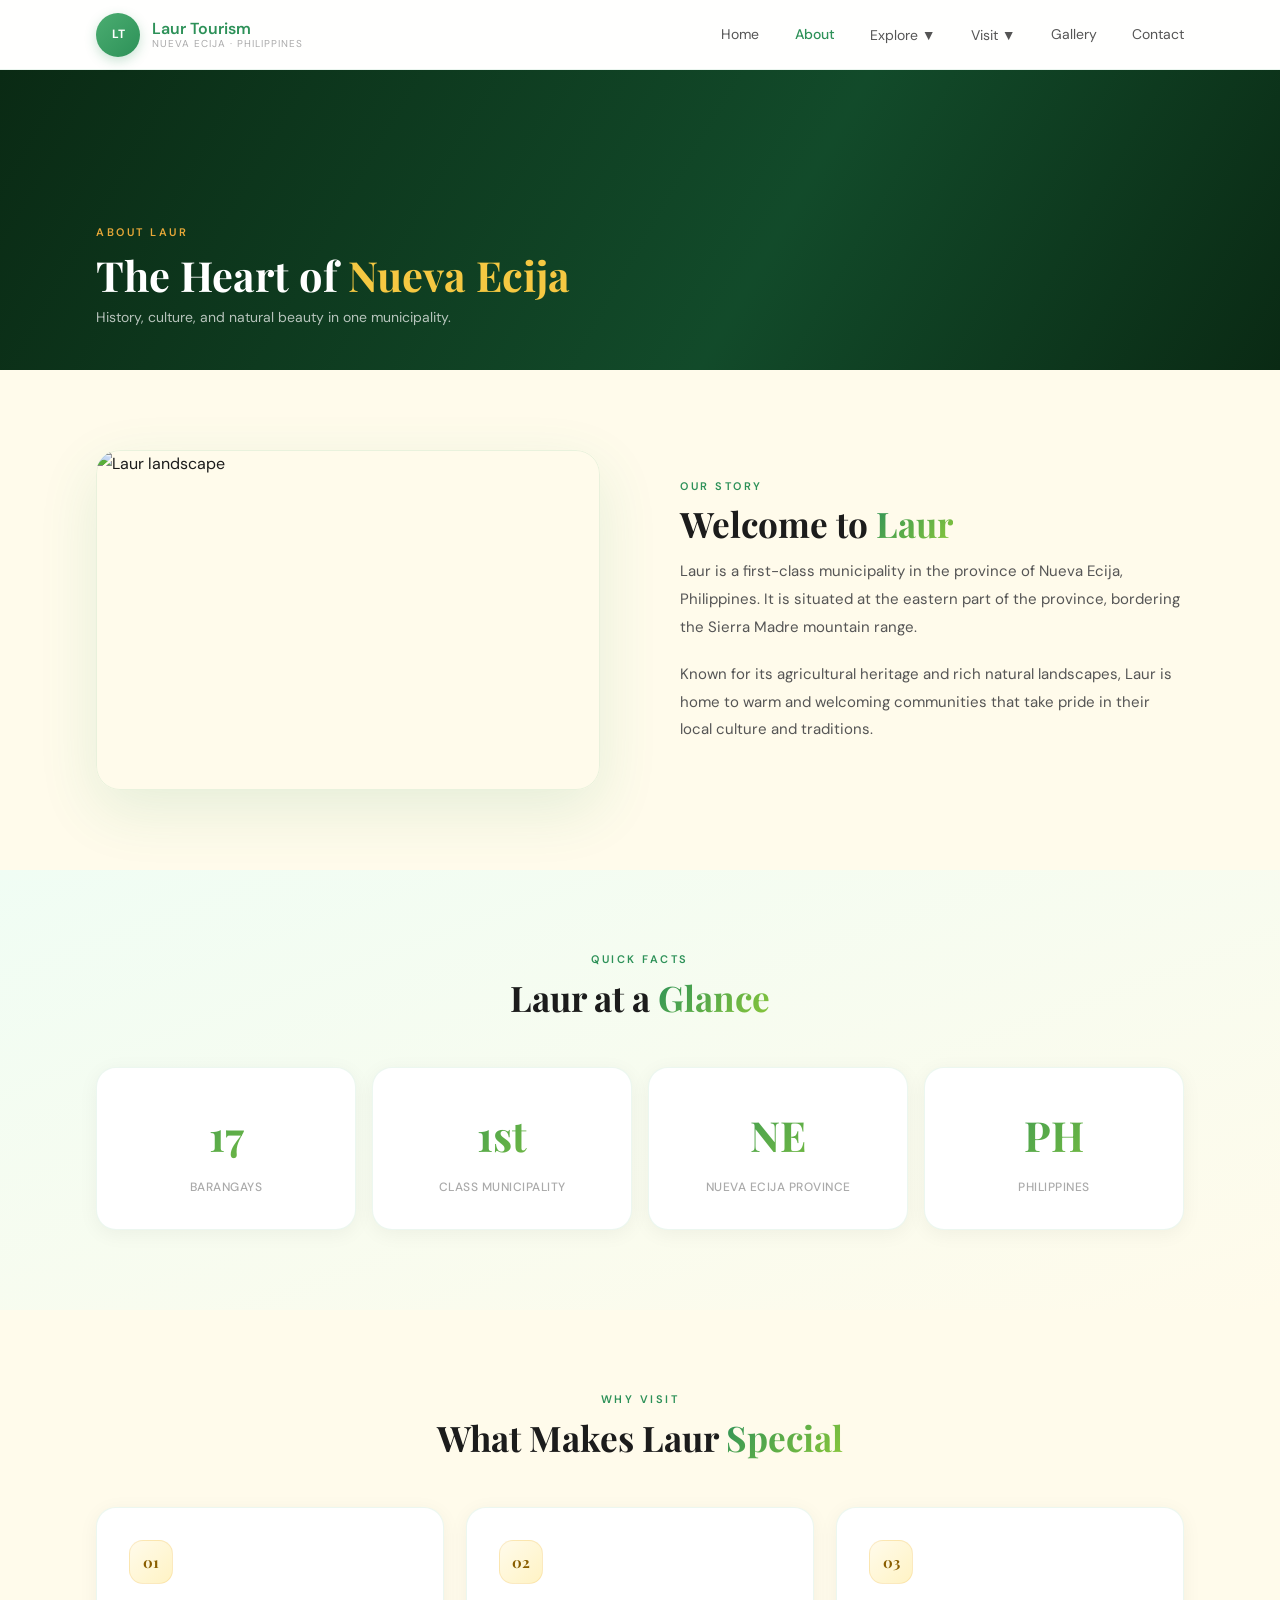
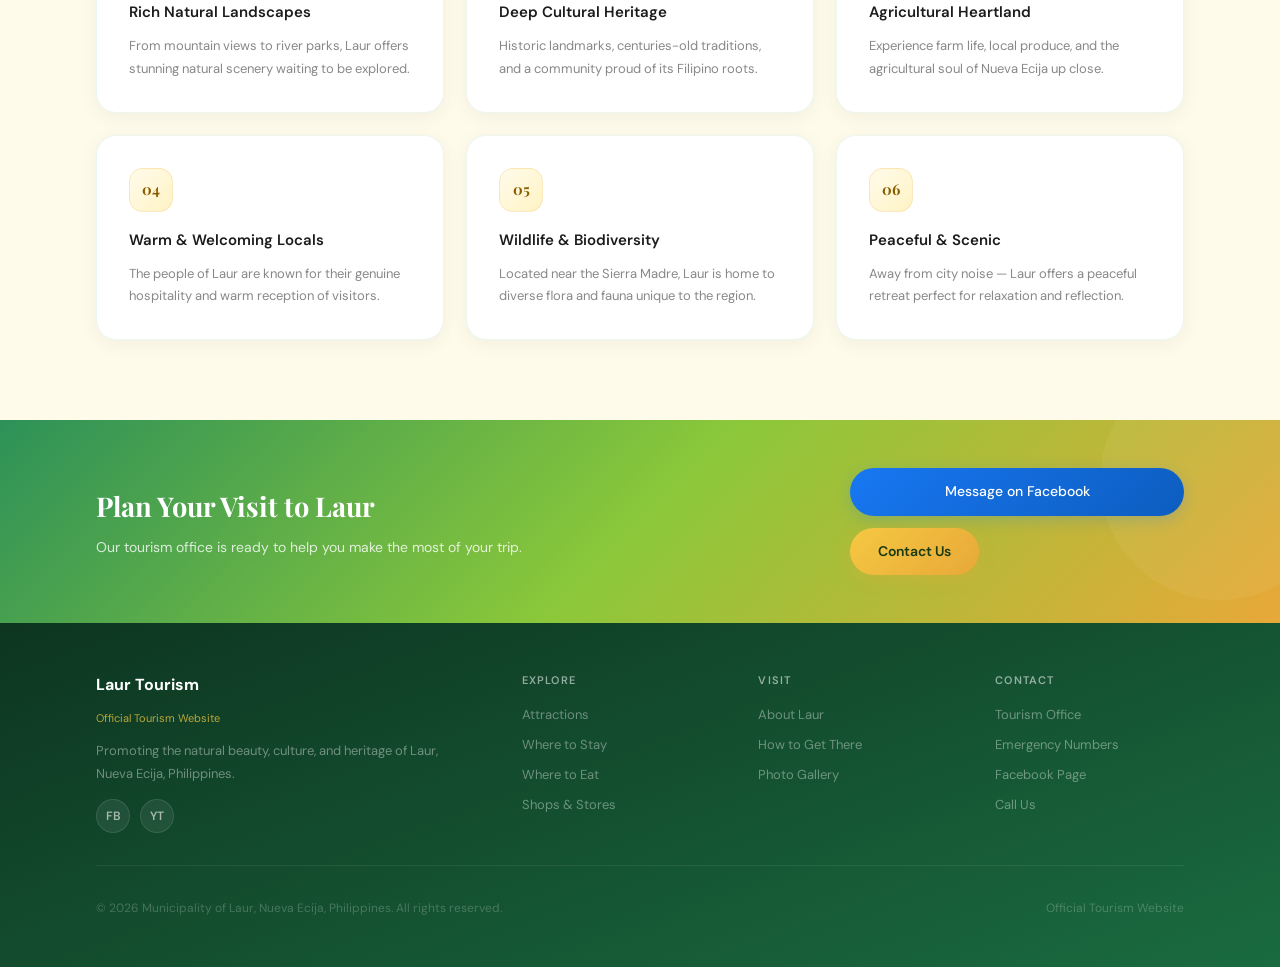
==== about.html @ a26e7301 "okay" ====
<!DOCTYPE html>
<html lang="en-PH">
<head>
<meta charset="UTF-8">
<meta name="viewport" content="width=device-width,initial-scale=1">
<meta name="description" content="Learn about Laur, Nueva Ecija — its history, geography, culture, and what makes it a unique destination in the Philippines.">
<meta name="robots" content="index, follow">
<meta property="og:title" content="About Laur, Nueva Ecija | Official Tourism Website">
<link rel="canonical" href="https://laurtourism.vercel.app/about.html">
<title>About Laur, Nueva Ecija | Official Tourism Website</title>
<link rel="preconnect" href="https://fonts.googleapis.com">
<link rel="preconnect" href="https://fonts.gstatic.com" crossorigin>
<link href="https://fonts.googleapis.com/css2?family=Playfair+Display:wght@600;700&family=DM+Sans:wght@300;400;500&display=swap" rel="stylesheet">
<link rel="stylesheet" href="style.css">
</head>
<body>

<nav class="nav" id="navbar">
  <div class="nav-logo">
    <!-- LOGO: Replace with your image: <img src="your-logo.png" alt="Laur Tourism Logo" class="nav-logo-img"> -->
    <div class="nav-seal nav-seal-placeholder"><span>LT</span></div>
    <div class="nav-brand"><strong>Laur Tourism</strong><span>Nueva Ecija · Philippines</span></div>
  </div>
  <div class="nav-links">
    <a href="index.html">Home</a>
    <a href="about.html" class="active">About</a>
    <div class="dropdown"><a href="attractions.html">Explore &#9660;</a>
      <div class="dropdown-menu"><a href="attractions.html">Attractions</a><a href="gallery.html">Photo Gallery</a></div>
    </div>
    <div class="dropdown"><a href="visit.html">Visit &#9660;</a>
      <div class="dropdown-menu"><a href="visit.html#stay">Where to Stay</a><a href="visit.html#eat">Where to Eat</a><a href="visit.html#shops">Shops & Stores</a></div>
    </div>
    <a href="gallery.html">Gallery</a>
    <a href="contact.html">Contact</a>
  </div>
  <!-- Plan Your Trip button removed -->
  <button class="hamburger" onclick="toggleMobile()" id="ham"><span></span><span></span><span></span></button>
</nav>

<div class="mobile-menu" id="mobileMenu">
  <div class="mobile-menu-head">
    <div class="nav-logo"><div class="nav-seal">LT</div><div class="nav-brand"><strong>Laur Tourism</strong><span>Nueva Ecija</span></div></div>
    <button class="mobile-menu-close" onclick="toggleMobile()">&#x2715;</button>
  </div>
  <div class="mobile-links">
    <a href="index.html">Home</a><a href="about.html">About Laur</a><a href="attractions.html">Attractions</a>
    <a href="visit.html">Where to Stay / Eat / Shop</a><a href="gallery.html">Photo Gallery</a><a href="contact.html">Contact & Emergency</a>
  </div>
  <a href="https://facebook.com/laurtourism" class="mobile-fb" target="_blank" rel="noopener">Find us on Facebook</a>
</div>

<div class="page-hero">
  <div class="page-hero-img" style="background-image:url('https://images.unsplash.com/photo-1472396961693-142e6e269027?w=1400&q=75')"></div>
  <div class="page-hero-overlay"></div>
  <div class="page-hero-content">
    <div class="eyebrow" style="color:#E8A838">About Laur</div>
    <h1>The Heart of <em>Nueva Ecija</em></h1>
    <p>History, culture, and natural beauty in one municipality.</p>
  </div>
</div>

<section class="sec">
  <div class="about-grid">
    <div class="about-img">
      <img src="https://images.unsplash.com/photo-1504233529578-6d46baba6d34?w=700&q=75" alt="Laur landscape" loading="lazy" style="width:100%;height:100%;object-fit:cover;">
    </div>
    <div class="about-body">
      <div class="eyebrow">Our Story</div>
      <h2 class="sec-title">Welcome to <em>Laur</em></h2>
      <p>Laur is a first-class municipality in the province of Nueva Ecija, Philippines. It is situated at the eastern part of the province, bordering the Sierra Madre mountain range.</p>
      <p>Known for its agricultural heritage and rich natural landscapes, Laur is home to warm and welcoming communities that take pride in their local culture and traditions.</p>
    </div>
  </div>
</section>

<section class="sec alt">
  <div class="sec-head">
    <div class="eyebrow">Quick Facts</div>
    <h2 class="sec-title">Laur at a <em>Glance</em></h2>
  </div>
  <div class="grid4">
    <div class="fact-card"><div class="fact-num">17</div><div class="fact-label">Barangays</div></div>
    <div class="fact-card"><div class="fact-num">1st</div><div class="fact-label">Class Municipality</div></div>
    <div class="fact-card"><div class="fact-num">NE</div><div class="fact-label">Nueva Ecija Province</div></div>
    <div class="fact-card"><div class="fact-num">PH</div><div class="fact-label">Philippines</div></div>
  </div>
</section>

<section class="sec">
  <div class="sec-head">
    <div class="eyebrow">Why Visit</div>
    <h2 class="sec-title">What Makes Laur <em>Special</em></h2>
  </div>
  <div class="grid3">
    <div class="feature-card"><div class="feature-icon">01</div><h3>Rich Natural Landscapes</h3><p>From mountain views to river parks, Laur offers stunning natural scenery waiting to be explored.</p></div>
    <div class="feature-card"><div class="feature-icon">02</div><h3>Deep Cultural Heritage</h3><p>Historic landmarks, centuries-old traditions, and a community proud of its Filipino roots.</p></div>
    <div class="feature-card"><div class="feature-icon">03</div><h3>Agricultural Heartland</h3><p>Experience farm life, local produce, and the agricultural soul of Nueva Ecija up close.</p></div>
    <div class="feature-card"><div class="feature-icon">04</div><h3>Warm &amp; Welcoming Locals</h3><p>The people of Laur are known for their genuine hospitality and warm reception of visitors.</p></div>
    <div class="feature-card"><div class="feature-icon">05</div><h3>Wildlife &amp; Biodiversity</h3><p>Located near the Sierra Madre, Laur is home to diverse flora and fauna unique to the region.</p></div>
    <div class="feature-card"><div class="feature-icon">06</div><h3>Peaceful &amp; Scenic</h3><p>Away from city noise — Laur offers a peaceful retreat perfect for relaxation and reflection.</p></div>
  </div>
</section>

<section class="contact-strip">
  <div class="contact-strip-inner">
    <div><h3>Plan Your Visit to Laur</h3><p>Our tourism office is ready to help you make the most of your trip.</p></div>
    <div class="contact-strip-btns">
      <a href="https://facebook.com/laurtourism" target="_blank" rel="noopener" class="btn-fb">Message on Facebook</a>
      <a href="contact.html" class="btn-yellow">Contact Us</a>
    </div>
  </div>
</section>

<footer class="footer">
  <div class="footer-top">
    <div class="footer-brand"><strong>Laur Tourism</strong><span>Official Tourism Website</span><p>Promoting the natural beauty, culture, and heritage of Laur, Nueva Ecija, Philippines.</p><div class="social-row"><a href="https://facebook.com/laurtourism" class="social-btn" target="_blank" rel="noopener">FB</a><a href="https://youtube.com" class="social-btn" target="_blank" rel="noopener">YT</a></div></div>
    <nav class="footer-col"><h4>Explore</h4><a href="attractions.html">Attractions</a><a href="visit.html#stay">Where to Stay</a><a href="visit.html#eat">Where to Eat</a><a href="visit.html#shops">Shops &amp; Stores</a></nav>
    <nav class="footer-col"><h4>Visit</h4><a href="about.html">About Laur</a><a href="contact.html#directions">How to Get There</a><a href="gallery.html">Photo Gallery</a></nav>
    <nav class="footer-col"><h4>Contact</h4><a href="contact.html">Tourism Office</a><a href="contact.html#emergency">Emergency Numbers</a><a href="https://facebook.com/laurtourism" target="_blank" rel="noopener">Facebook Page</a><a href="tel:09XXXXXXXXX">Call Us</a></nav>
  </div>
  <div class="footer-bottom"><span>&copy; 2026 Municipality of Laur, Nueva Ecija, Philippines. All rights reserved.</span><span>Official Tourism Website</span></div>
</footer>

<script src="script.js"></script>
</body>
</html>
---- style.css ----
*{box-sizing:border-box;margin:0;padding:0}
html{scroll-behavior:smooth}
body{font-family:'DM Sans',sans-serif;color:#1c1c1c;background:#FFFBEB;overflow-x:hidden;font-size:16px;line-height:1.7}
img{max-width:100%;height:auto;display:block}
a{text-decoration:none;color:inherit}
button{cursor:pointer;font-family:inherit}

/* NAV */
.nav{background:rgba(255,255,255,.95);backdrop-filter:blur(14px);border-bottom:1px solid rgba(75,173,113,.12);padding:0 6rem;height:70px;display:flex;align-items:center;justify-content:space-between;position:sticky;top:0;z-index:100;transition:box-shadow .3s}
.nav.scrolled{box-shadow:0 4px 24px rgba(45,145,88,.1)}
.nav-logo{display:flex;align-items:center;gap:12px}

/* Logo image — replace the placeholder seal with your own image */
.nav-logo-img{width:44px;height:44px;border-radius:50%;object-fit:cover;flex-shrink:0;box-shadow:0 4px 12px rgba(45,145,88,.25)}

/* Fallback placeholder seal (shown when no real logo image is used) */
.nav-seal{width:44px;height:44px;border-radius:50%;background:linear-gradient(135deg,#4BAD71,#2D9158);display:flex;align-items:center;justify-content:center;font-size:12px;font-weight:700;color:#fff;flex-shrink:0;box-shadow:0 4px 12px rgba(45,145,88,.25)}

/* Nav brand text — tightened line spacing */
.nav-brand{display:flex;flex-direction:column;gap:1px}
.nav-brand strong{display:block;font-size:16px;font-weight:600;color:#2D9158;line-height:1.1}
.nav-brand span{font-size:10px;color:#aaa;letter-spacing:1px;text-transform:uppercase;line-height:1.1}

.nav-links{display:flex;gap:2.2rem;align-items:center}
.nav-links a{font-size:14px;color:#555;font-weight:400;transition:color .2s}
.nav-links a:hover,.nav-links a.active{color:#2D9158;font-weight:500}
.dropdown{position:relative}
.dropdown-menu{display:none;position:absolute;top:100%;left:0;background:#fff;border:1px solid rgba(75,173,113,.12);border-radius:14px;min-width:200px;padding:.6rem 0;z-index:200;padding-top:14px;box-shadow:0 12px 40px rgba(45,145,88,.1)}
.dropdown-menu::before{content:'';position:absolute;top:0;left:0;right:0;height:14px;background:transparent}
.dropdown-menu a{display:block;padding:.65rem 1.2rem;font-size:14px;color:#555;transition:all .15s}
.dropdown-menu a:hover{background:#F0FDF4;color:#2D9158;padding-left:1.5rem}
.hamburger{display:none;flex-direction:column;gap:5px;background:none;border:none;padding:4px}
.hamburger span{width:24px;height:2px;background:#2D9158;border-radius:2px;transition:all .3s}
.mobile-menu{display:none;position:fixed;inset:0;background:#fff;z-index:999;padding:2rem;overflow-y:auto}
.mobile-menu.open{display:block}
.mobile-menu-head{display:flex;justify-content:space-between;align-items:center;margin-bottom:2.5rem}
.mobile-menu-close{background:none;border:none;font-size:1.8rem;color:#2D9158}
.mobile-links a{display:block;padding:1rem 0;font-size:16px;color:#444;border-bottom:1px solid rgba(75,173,113,.1)}
.mobile-links a:hover{color:#2D9158}
.mobile-fb{display:block;margin-top:2rem;background:linear-gradient(135deg,#4BAD71,#2D9158);color:#fff;text-align:center;padding:1rem;border-radius:50px;font-size:14px;font-weight:500}

/* HERO */
.hero{position:relative;height:580px;overflow:hidden;background:#0a2a14}
.slide{position:absolute;inset:0;opacity:0;transition:opacity 1.2s ease}
.slide.active{opacity:1}
.slide-img{position:absolute;inset:0;background-size:cover;background-position:center;transition:transform 8s ease}
.slide.active .slide-img{transform:scale(1.05)}
.slide-overlay{position:absolute;inset:0;background:linear-gradient(120deg,rgba(10,40,15,.9) 0%,rgba(20,55,20,.55) 60%,rgba(10,40,15,.2) 100%)}
.slide-content{position:absolute;bottom:3.5rem;left:6rem;right:6rem;z-index:5;max-width:600px}
.slide-tag{display:inline-flex;align-items:center;gap:6px;background:rgba(245,200,66,.18);border:1px solid rgba(245,200,66,.45);color:#F5C842;font-size:11px;letter-spacing:2px;padding:5px 14px;border-radius:50px;margin-bottom:1rem;text-transform:uppercase}
.slide-content h1{font-family:'Playfair Display',serif;font-size:3rem;color:#fff;line-height:1.15;font-weight:700;margin-bottom:.8rem}
.slide-content h1 em{color:#F5C842;font-style:normal}
.slide-content p{font-size:15px;color:rgba(255,255,255,.78);line-height:1.75;margin-bottom:1.5rem;max-width:460px}
.slide-btns{display:flex;gap:12px;flex-wrap:wrap}
.btn-yellow{background:linear-gradient(135deg,#F5C842,#E8A838);color:#1A3A10;border:none;padding:12px 28px;border-radius:50px;font-size:14px;font-weight:600;transition:all .2s;box-shadow:0 4px 16px rgba(232,168,56,.35);display:inline-block}
.btn-yellow:hover{transform:translateY(-2px);box-shadow:0 8px 24px rgba(232,168,56,.5)}
.btn-ghost{background:rgba(255,255,255,.1);color:#fff;border:1.5px solid rgba(255,255,255,.4);padding:12px 28px;border-radius:50px;font-size:14px;transition:all .2s;backdrop-filter:blur(4px);display:inline-block}
.btn-ghost:hover{background:rgba(255,255,255,.2)}
.dots{position:absolute;bottom:1.8rem;right:2.5rem;display:flex;gap:8px;z-index:10}
.dot{width:8px;height:8px;border-radius:50%;background:rgba(255,255,255,.3);cursor:pointer;transition:all .3s;border:none}
.dot.on{background:#F5C842;width:24px;border-radius:50px}
.arr{position:absolute;top:50%;transform:translateY(-50%);z-index:10;background:rgba(255,255,255,.1);border:1.5px solid rgba(255,255,255,.2);color:#fff;width:44px;height:44px;border-radius:50%;display:flex;align-items:center;justify-content:center;font-size:20px;transition:all .2s}
.arr:hover{background:rgba(245,200,66,.25);border-color:rgba(245,200,66,.5)}
.al{left:2rem}.ar{right:2rem}
.slide-num{position:absolute;top:2rem;right:2.5rem;z-index:10;color:rgba(255,255,255,.4);font-size:12px;letter-spacing:1px}
.slide-num b{color:#F5C842}

/* STATS */
.stats-bar{background:linear-gradient(160deg,#FFFBEB,#F0FDF4);padding:1.2rem 6rem;display:grid;grid-template-columns:repeat(4,1fr);gap:0;border-bottom:1px solid rgba(139,200,58,.12)}
.stat{text-align:center;padding:.5rem 1rem;border-right:1px solid rgba(139,200,58,.1)}
.stat:last-child{border:none}
.stat-n{font-family:'Playfair Display',serif;font-size:1.65rem;font-weight:700;background:linear-gradient(135deg,#2D9158,#8BC83A);-webkit-background-clip:text;-webkit-text-fill-color:transparent;background-clip:text;line-height:1.2}
.stat-l{font-size:10px;color:#aaa;margin-top:2px;text-transform:uppercase;letter-spacing:.8px}

/* BANNER STRIP */
.banner-strip{width:100%;height:72px;overflow:hidden;line-height:0;display:block}
.banner-strip img{width:100%;height:72px;object-fit:cover;object-position:center top;display:block}

/* SECTIONS */
.sec{padding:5rem 6rem}
.sec.alt{background:linear-gradient(160deg,#F0FDF4,#FFFBEB)}
.sec.yellow-tint{background:linear-gradient(160deg,#FFFBEB,#FFF8DC)}
.eyebrow{font-size:11px;letter-spacing:2.5px;text-transform:uppercase;color:#2D9158;font-weight:600;margin-bottom:8px}
.sec-title{font-family:'Playfair Display',serif;font-size:2.2rem;color:#1c1c1c;font-weight:700;line-height:1.2;margin-bottom:.6rem}
.sec-title em{background:linear-gradient(135deg,#2D9158,#8BC83A);-webkit-background-clip:text;-webkit-text-fill-color:transparent;background-clip:text;font-style:normal}
.sec-sub{font-size:15px;color:#777;line-height:1.75;max-width:540px}
.sec-head{text-align:center;margin-bottom:3rem}
.sec-head .sec-sub{margin:.6rem auto 0}

/* ABOUT */
.about-grid{display:grid;grid-template-columns:1fr 1fr;gap:5rem;align-items:center}
.about-img{height:340px;border-radius:24px;overflow:hidden;box-shadow:0 20px 60px rgba(45,145,88,.12);position:relative}
.about-img::after{content:'';position:absolute;inset:0;border-radius:24px;border:1px solid rgba(75,173,113,.12)}
.about-body p{font-size:15px;color:#555;line-height:1.85;margin:.8rem 0 1.2rem}
.about-tags{display:flex;gap:10px;flex-wrap:wrap;margin-top:1.2rem}
.tag{background:#F0FDF4;color:#2D9158;font-size:13px;padding:6px 16px;border-radius:50px;border:1px solid rgba(75,173,113,.2);font-weight:500}
.tag.yellow{background:#FFFBEB;color:#8a5e00;border-color:rgba(232,168,56,.3)}

/* PILLS */
.pills{display:flex;gap:8px;flex-wrap:wrap;margin-bottom:1.5rem}
.pill{background:#fff;color:#777;border:1.5px solid rgba(75,173,113,.18);padding:7px 20px;border-radius:50px;font-size:13px;transition:all .2s;box-shadow:0 2px 8px rgba(0,0,0,.04)}
.pill.on{background:linear-gradient(135deg,#4BAD71,#2D9158);color:#fff;border-color:transparent;box-shadow:0 4px 14px rgba(45,145,88,.3)}

/* CARDS */
.grid3{display:grid;grid-template-columns:repeat(3,minmax(0,1fr));gap:22px}
.grid4{display:grid;grid-template-columns:repeat(4,minmax(0,1fr));gap:16px}
.card{background:#fff;border-radius:20px;border:1px solid rgba(75,173,113,.1);overflow:hidden;cursor:pointer;transition:all .25s;box-shadow:0 4px 20px rgba(0,0,0,.05)}
.card:hover{transform:translateY(-6px);box-shadow:0 16px 40px rgba(45,145,88,.12);border-color:rgba(75,173,113,.22)}
.card-img{height:185px;background-size:cover;background-position:center;position:relative;background-color:#e8f5ec}
.cbadge{position:absolute;top:12px;left:12px;background:linear-gradient(135deg,#4BAD71,#2D9158);color:#fff;font-size:10px;padding:4px 12px;border-radius:50px;font-weight:500;box-shadow:0 2px 8px rgba(45,145,88,.25)}
.card-body{padding:16px 18px}
.card-title{font-size:15px;font-weight:600;color:#1c1c1c;margin-bottom:6px}
.card-desc{font-size:13px;color:#888;line-height:1.6}
.card-foot{padding:12px 18px;border-top:1px solid rgba(75,173,113,.07);display:flex;align-items:center;justify-content:space-between}
.card-loc{font-size:12px;color:#bbb}
.view-btn{background:#F0FDF4;color:#2D9158;border:1px solid rgba(75,173,113,.2);padding:6px 16px;border-radius:50px;font-size:12px;font-weight:500;transition:all .2s}
.view-btn:hover{background:linear-gradient(135deg,#4BAD71,#2D9158);color:#fff;border-color:transparent}

/* SHOP CARDS */
.shop-card{background:#fff;border-radius:20px;border:1px solid rgba(75,173,113,.1);padding:1.5rem;text-align:center;cursor:pointer;transition:all .25s;box-shadow:0 4px 16px rgba(0,0,0,.04)}
.shop-card:hover{transform:translateY(-4px);box-shadow:0 12px 32px rgba(45,145,88,.12);border-color:rgba(75,173,113,.22)}
.shop-icon{width:54px;height:54px;border-radius:16px;background:linear-gradient(135deg,#4BAD71,#2D9158);color:#fff;font-size:13px;font-weight:700;display:flex;align-items:center;justify-content:center;margin:0 auto 10px;box-shadow:0 4px 14px rgba(45,145,88,.25)}
.shop-name{font-size:14px;font-weight:600;color:#1c1c1c;margin-bottom:4px}
.shop-type{font-size:12px;color:#aaa}
.open-badge{display:inline-block;margin-top:8px;background:#FFFBEB;color:#8a5e00;font-size:11px;padding:3px 12px;border-radius:50px;border:1px solid rgba(232,168,56,.3);font-weight:500}

/* GALLERY */
.gallery-grid{display:grid;grid-template-columns:repeat(4,minmax(0,1fr));gap:12px;margin-top:1.5rem}
.gimg{border-radius:16px;overflow:hidden;cursor:pointer;position:relative;background:#e8f5ec;box-shadow:0 4px 16px rgba(0,0,0,.06)}
.gimg:first-child{grid-column:span 2;grid-row:span 2}
.gimg-inner{width:100%;height:100%;min-height:130px;background-size:cover;background-position:center;transition:transform .4s}
.gimg:first-child .gimg-inner{min-height:272px}
.gimg:hover .gimg-inner{transform:scale(1.06)}
.gimg-overlay{position:absolute;inset:0;background:linear-gradient(to top,rgba(26,107,64,.65),transparent);opacity:0;transition:opacity .3s;display:flex;align-items:flex-end;padding:12px}
.gimg:hover .gimg-overlay{opacity:1}
.gimg-caption{font-size:11px;color:#fff;letter-spacing:.5px;text-transform:uppercase;font-weight:500}

/* PAGINATION */
.pagination{display:flex;align-items:center;justify-content:center;gap:8px;margin-top:2rem;padding-top:1.2rem;border-top:1px solid rgba(75,173,113,.1)}
.pg-btn{width:38px;height:38px;border-radius:50%;border:1.5px solid rgba(75,173,113,.18);background:#fff;color:#777;font-size:14px;transition:all .2s}
.pg-btn:hover{border-color:#4BAD71;color:#2D9158}
.pg-btn.active{background:linear-gradient(135deg,#4BAD71,#2D9158);color:#fff;border-color:transparent;box-shadow:0 4px 14px rgba(45,145,88,.3)}
.pg-info{font-size:13px;color:#bbb;margin:0 8px}

/* ROUTE CARDS */
.route-grid{display:grid;grid-template-columns:repeat(3,minmax(0,1fr));gap:20px;margin-top:1.5rem}
.route-card{background:#fff;border-radius:20px;border:1px solid rgba(75,173,113,.1);padding:2rem;box-shadow:0 4px 20px rgba(0,0,0,.05);transition:all .25s}
.route-card:hover{transform:translateY(-4px);box-shadow:0 12px 32px rgba(45,145,88,.1)}
.route-title{font-size:15px;font-weight:600;color:#2D9158;margin-bottom:8px}
.route-desc{font-size:13px;color:#777;line-height:1.7}
.route-time{display:inline-block;margin-top:12px;background:#FFFBEB;color:#8a5e00;font-size:12px;padding:4px 16px;border-radius:50px;border:1px solid rgba(232,168,56,.28);font-weight:500}

/* CONTACT BOX */
.contact-box{background:#fff;border-radius:24px;border:1px solid rgba(75,173,113,.1);padding:2.5rem;display:grid;grid-template-columns:1fr 1fr;gap:3rem;align-items:start;box-shadow:0 8px 32px rgba(45,145,88,.07)}
.contact-info h3{font-family:'Playfair Display',serif;font-size:1.4rem;color:#2D9158;font-weight:700;margin-bottom:.6rem}
.contact-info p{font-size:14px;color:#777;line-height:1.8;margin-bottom:1.2rem}
.map-embed{background:linear-gradient(135deg,#F0FDF4,#FFFBEB);border-radius:16px;height:100px;display:flex;align-items:center;justify-content:center;border:1px solid rgba(139,200,58,.2);font-size:13px;color:#2D9158;margin-top:12px}

/* BUTTONS */
.btn-green{background:linear-gradient(135deg,#4BAD71,#2D9158);color:#fff;border:none;padding:12px 28px;border-radius:50px;font-size:14px;font-weight:500;transition:all .2s;display:inline-block;box-shadow:0 4px 16px rgba(45,145,88,.28)}
.btn-green:hover{transform:translateY(-2px);box-shadow:0 8px 24px rgba(45,145,88,.38)}
.btn-outline{background:transparent;color:#2D9158;border:2px solid rgba(75,173,113,.35);padding:11px 26px;border-radius:50px;font-size:14px;font-weight:500;transition:all .2s;display:inline-block}
.btn-outline:hover{background:linear-gradient(135deg,#4BAD71,#2D9158);color:#fff;border-color:transparent}
.btn-fb{background:linear-gradient(135deg,#1877f2,#0d5dbf);color:#fff;border:none;padding:12px 24px;border-radius:50px;font-size:14px;font-weight:500;width:100%;display:flex;align-items:center;justify-content:center;gap:8px;transition:all .2s;box-shadow:0 4px 16px rgba(24,119,242,.22)}
.btn-fb:hover{transform:translateY(-2px);box-shadow:0 8px 24px rgba(24,119,242,.32)}
.btn-call{background:linear-gradient(135deg,#F5C842,#E8A838);color:#1A3A10;border:none;padding:12px 24px;border-radius:50px;font-size:14px;font-weight:600;width:100%;display:flex;align-items:center;justify-content:center;gap:8px;transition:all .2s;box-shadow:0 4px 16px rgba(232,168,56,.28)}
.btn-call:hover{transform:translateY(-2px);box-shadow:0 8px 24px rgba(232,168,56,.4)}
.amenity-pills{display:flex;gap:6px;flex-wrap:wrap;margin-top:8px}
.amenity-pill{background:#FFFBEB;color:#8a5e00;font-size:10px;padding:3px 10px;border-radius:50px;border:1px solid rgba(232,168,56,.22);font-weight:500}

/* CONTACT STRIP */
.contact-strip{background:linear-gradient(135deg,#2D9158,#8BC83A,#E8A838);padding:3rem 6rem;position:relative;overflow:hidden}
.contact-strip::before{content:'';position:absolute;right:-60px;top:-60px;width:240px;height:240px;border-radius:50%;background:rgba(255,255,255,.05)}
.contact-strip-inner{display:flex;align-items:center;justify-content:space-between;gap:2rem;flex-wrap:wrap;position:relative;z-index:1}
.contact-strip h3{font-family:'Playfair Display',serif;font-size:1.7rem;color:#fff;font-weight:700;margin-bottom:.4rem}
.contact-strip p{font-size:14px;color:rgba(255,255,255,.8)}
.contact-strip-btns{display:flex;gap:12px;flex-wrap:wrap}

/* PAGE HERO */
.page-hero{position:relative;height:300px;overflow:hidden;background:#0a2a14}
.page-hero-img{position:absolute;inset:0;background-size:cover;background-position:center}
.page-hero-overlay{position:absolute;inset:0;background:linear-gradient(120deg,rgba(10,42,20,.9) 0%,rgba(26,107,64,.5) 60%,rgba(10,42,20,.2) 100%)}
.page-hero-content{position:absolute;bottom:2.5rem;left:6rem;right:6rem;z-index:5}
.page-hero-content h1{font-family:'Playfair Display',serif;font-size:2.6rem;color:#fff;font-weight:700;margin-bottom:.4rem;line-height:1.2}
.page-hero-content h1 em{color:#F5C842;font-style:normal}
.page-hero-content p{font-size:14px;color:rgba(255,255,255,.7)}

/* FACT & FEATURE CARDS */
.fact-card{background:#fff;border-radius:20px;border:1px solid rgba(75,173,113,.1);padding:2rem;text-align:center;box-shadow:0 4px 20px rgba(0,0,0,.05);transition:all .25s}
.fact-card:hover{transform:translateY(-4px);box-shadow:0 12px 32px rgba(45,145,88,.1)}
.fact-num{font-family:'Playfair Display',serif;font-size:2.6rem;font-weight:700;background:linear-gradient(135deg,#2D9158,#8BC83A);-webkit-background-clip:text;-webkit-text-fill-color:transparent;background-clip:text;margin-bottom:.4rem}
.fact-label{font-size:12px;color:#aaa;font-weight:500;text-transform:uppercase;letter-spacing:.5px}
.feature-card{background:#fff;border-radius:20px;border:1px solid rgba(75,173,113,.1);padding:2rem;box-shadow:0 4px 20px rgba(0,0,0,.05);transition:all .25s}
.feature-card:hover{transform:translateY(-4px);box-shadow:0 12px 32px rgba(45,145,88,.1)}
.feature-icon{width:44px;height:44px;border-radius:14px;background:linear-gradient(135deg,#FFFBEB,#FFF3C4);display:flex;align-items:center;justify-content:center;font-family:'Playfair Display',serif;font-size:15px;font-weight:700;color:#8a5e00;margin-bottom:1rem;border:1px solid rgba(232,168,56,.2)}
.feature-card h3{font-size:15px;font-weight:600;color:#1c1c1c;margin-bottom:.6rem}
.feature-card p{font-size:13px;color:#888;line-height:1.7}

/* EMERGENCY NUMBERS */
.emergency-grid{display:grid;grid-template-columns:repeat(2,1fr);gap:12px;margin-top:1rem}
.em-row-card{display:flex;align-items:center;justify-content:space-between;background:#fff;border-radius:16px;padding:1.1rem 1.4rem;border:1px solid rgba(75,173,113,.1);box-shadow:0 4px 16px rgba(0,0,0,.04);transition:all .2s}
.em-row-card:hover{border-color:rgba(75,173,113,.25);box-shadow:0 6px 20px rgba(45,145,88,.08);transform:translateX(4px)}
.em-row-card.urgent{border-left:3px solid #4BAD71}
.em-service{font-size:13px;font-weight:600;color:#333}
.em-number{font-size:15px;font-weight:700;color:#2D9158;font-family:'Playfair Display',serif}
.em-number a{color:#2D9158}
.em-number a:hover{text-decoration:underline}

/* FOOTER */
.footer{background:linear-gradient(160deg,#0d3520,#1A6B40);padding:3rem 6rem}
.footer-top{display:grid;grid-template-columns:2fr 1fr 1fr 1fr;gap:3rem;margin-bottom:2rem;padding-bottom:2rem;border-bottom:1px solid rgba(255,255,255,.07)}
.footer-brand strong{display:block;font-size:16px;color:#fff;margin-bottom:4px}
.footer-brand span{font-size:11px;color:rgba(245,200,66,.75)}
.footer-brand p{font-size:13px;color:rgba(255,255,255,.4);margin-top:10px;line-height:1.75}
.social-row{display:flex;gap:10px;margin-top:14px}
.social-btn{width:34px;height:34px;border-radius:50%;background:rgba(255,255,255,.07);border:1px solid rgba(255,255,255,.1);color:rgba(255,255,255,.6);display:flex;align-items:center;justify-content:center;font-size:12px;font-weight:600;transition:all .2s}
.social-btn:hover{background:rgba(245,200,66,.18);border-color:rgba(245,200,66,.35);color:#F5C842}
.footer-col h4{font-size:11px;color:rgba(255,255,255,.55);text-transform:uppercase;letter-spacing:1.2px;margin-bottom:14px;font-weight:600}
.footer-col a{display:block;font-size:13px;color:rgba(255,255,255,.38);margin-bottom:8px;transition:color .2s}
.footer-col a:hover{color:rgba(255,255,255,.8)}
.footer-bottom{display:flex;align-items:center;justify-content:space-between;flex-wrap:wrap;gap:.5rem}
.footer-bottom span{font-size:12px;color:rgba(255,255,255,.22)}

/* CHAT */
.chat-wrap{position:fixed;bottom:28px;right:28px;z-index:500}
.chat-toggle{width:58px;height:58px;border-radius:50%;background:linear-gradient(135deg,#4BAD71,#2D9158);border:none;color:#fff;font-size:14px;font-weight:600;box-shadow:0 6px 24px rgba(45,145,88,.4);display:flex;align-items:center;justify-content:center;transition:all .2s;position:relative}
.chat-toggle:hover{transform:scale(1.08);box-shadow:0 8px 32px rgba(45,145,88,.5)}
.chat-badge{position:absolute;top:-3px;right:-3px;width:18px;height:18px;background:linear-gradient(135deg,#F5C842,#E8A838);border-radius:50%;border:2px solid #fff;display:flex;align-items:center;justify-content:center;font-size:10px;font-weight:700;color:#1A3A10}
.chat-popup{position:absolute;bottom:70px;right:0;background:#fff;border-radius:20px;width:300px;border:1px solid rgba(75,173,113,.12);box-shadow:0 16px 48px rgba(45,145,88,.15);display:none;overflow:hidden}
.chat-popup.open{display:block}
.chat-head{background:linear-gradient(135deg,#2D9158,#4BAD71);padding:14px 16px;display:flex;align-items:center;gap:12px}
.chat-av{width:38px;height:38px;border-radius:50%;background:rgba(255,255,255,.18);display:flex;align-items:center;justify-content:center;font-size:13px;font-weight:700;color:#fff;flex-shrink:0;border:2px solid rgba(255,255,255,.28)}
.chat-info strong{display:block;color:#fff;font-size:14px}
.chat-info span{font-size:11px;color:rgba(255,255,255,.65);display:flex;align-items:center;gap:4px}
.online{width:7px;height:7px;background:#a8f0c6;border-radius:50%;display:inline-block}
.chat-x{margin-left:auto;background:rgba(255,255,255,.15);border:none;color:#fff;width:28px;height:28px;border-radius:50%;font-size:14px}
.chat-body{padding:14px}
.chat-time{font-size:11px;color:#ccc;text-align:center;margin-bottom:10px}
.chat-msg{background:#F0FDF4;border-radius:4px 14px 14px 14px;padding:12px 14px;font-size:13px;color:#333;line-height:1.6;margin-bottom:12px;border:1px solid rgba(75,173,113,.1)}
.qr-list{display:flex;flex-direction:column;gap:7px;margin-bottom:12px}
.qr-btn{background:#fff;color:#2D9158;border:1.5px solid rgba(75,173,113,.2);padding:8px 14px;border-radius:50px;font-size:12px;text-align:left;transition:all .2s}
.qr-btn:hover{background:#F0FDF4;border-color:rgba(75,173,113,.35)}
.chat-input-row{display:flex;gap:8px;border-top:1px solid rgba(75,173,113,.1);padding-top:12px}
.chat-input{flex:1;border:1.5px solid rgba(75,173,113,.15);border-radius:50px;padding:8px 14px;font-size:12px;outline:none;font-family:'DM Sans',sans-serif;background:#F0FDF4}
.chat-input:focus{border-color:rgba(75,173,113,.3)}
.chat-send{background:linear-gradient(135deg,#4BAD71,#2D9158);border:none;color:#fff;width:34px;height:34px;border-radius:50%;font-size:15px;display:flex;align-items:center;justify-content:center;flex-shrink:0}

/* MODAL */
.modal-overlay{display:none;position:fixed;inset:0;background:rgba(10,42,20,.55);z-index:600;align-items:center;justify-content:center;padding:1.5rem;backdrop-filter:blur(4px)}
.modal-overlay.open{display:flex}
.modal-box{background:#fff;border-radius:24px;width:100%;max-width:400px;overflow:hidden;max-height:90vh;overflow-y:auto;box-shadow:0 24px 64px rgba(0,0,0,.18)}
.modal-hd{background:linear-gradient(135deg,#2D9158,#4BAD71);padding:1.2rem 1.5rem;display:flex;justify-content:space-between;align-items:center;position:sticky;top:0}
.modal-hd h3{color:#fff;font-size:16px;font-weight:600;margin:0}
.modal-hd small{color:rgba(255,255,255,.7);font-size:11px;letter-spacing:1px;text-transform:uppercase}
.modal-close{background:rgba(255,255,255,.15);border:none;color:#fff;width:30px;height:30px;border-radius:50%;font-size:15px}
.modal-photo{height:180px;background-size:cover;background-position:center;background-color:#e8f5ec}
.modal-body{padding:1.3rem 1.5rem}
.mrow{margin-bottom:12px}
.mlbl{font-size:10px;color:#bbb;text-transform:uppercase;letter-spacing:.8px;margin-bottom:3px}
.mval{font-size:13px;color:#333;line-height:1.5}
.modal-map{margin:0 1.5rem 1rem;background:linear-gradient(135deg,#F0FDF4,#FFFBEB);border-radius:12px;height:80px;display:flex;align-items:center;justify-content:center;border:1px solid rgba(139,200,58,.18);font-size:13px;color:#2D9158}
.modal-acts{display:flex;gap:10px;padding:0 1.5rem 1.5rem}
.m-fb{background:linear-gradient(135deg,#1877f2,#0d5dbf);color:#fff;border:none;padding:10px;border-radius:50px;font-size:13px;flex:1;font-weight:500}
.m-call{background:linear-gradient(135deg,#F5C842,#E8A838);color:#1A3A10;border:none;padding:10px;border-radius:50px;font-size:13px;flex:1;font-weight:600}

/* RESPONSIVE */
@media(max-width:1024px){
  .nav{padding:0 3rem}.stats-bar{padding:2rem 3rem}.sec{padding:4rem 3rem}
  .footer{padding:2.5rem 3rem}.contact-strip{padding:2.5rem 3rem}
  .page-hero-content{left:3rem;right:3rem}
}
@media(max-width:768px){
  .nav{padding:0 1.5rem}.nav-links{display:none}.hamburger{display:flex}
  .hero{height:460px}.slide-content{bottom:2rem;left:1.5rem;right:1.5rem}
  .slide-content h1{font-size:2rem}.slide-content p{font-size:13px}
  .stats-bar{padding:.8rem 1.5rem;grid-template-columns:repeat(2,1fr)}.stat{border-right:none;border-bottom:1px solid rgba(139,200,58,.1)}.stat:nth-child(even){border-bottom:none}
  .sec{padding:3rem 1.5rem}.about-grid{grid-template-columns:1fr}
  .grid3{grid-template-columns:1fr}.grid4{grid-template-columns:repeat(2,1fr)}
  .gallery-grid{grid-template-columns:repeat(2,1fr)}.gimg:first-child{grid-column:span 2}
  .route-grid{grid-template-columns:1fr}.contact-box{grid-template-columns:1fr}
  .footer{padding:2rem 1.5rem}.footer-top{grid-template-columns:1fr 1fr}
  .contact-strip{padding:2rem 1.5rem}.contact-strip-inner{flex-direction:column;text-align:center}
  .page-hero{height:240px}.page-hero-content{left:1.5rem;right:1.5rem;bottom:1.5rem}
  .page-hero-content h1{font-size:1.8rem}.chat-popup{width:270px;right:-10px}
  .emergency-grid{grid-template-columns:1fr}.arr{display:none}
}
@media(max-width:480px){
  .grid4{grid-template-columns:1fr}.footer-top{grid-template-columns:1fr}.sec-title{font-size:1.8rem}
}
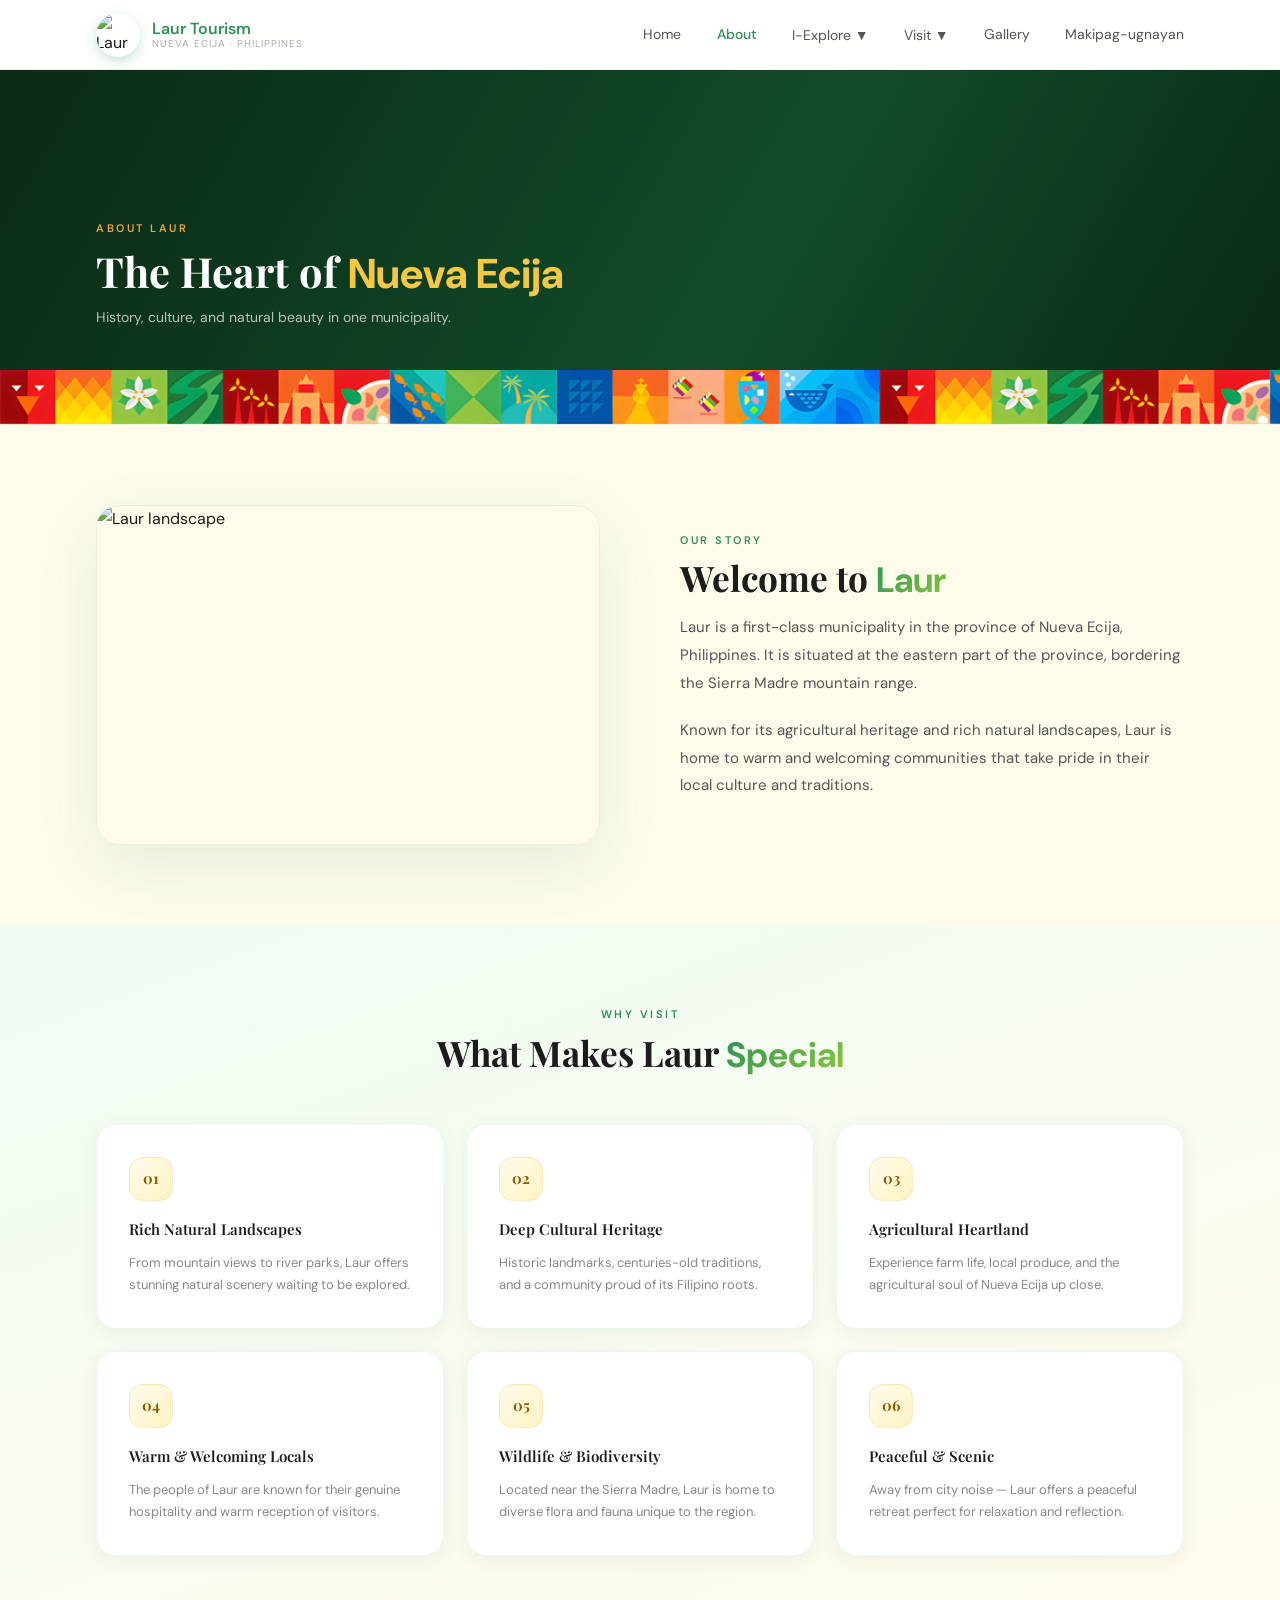
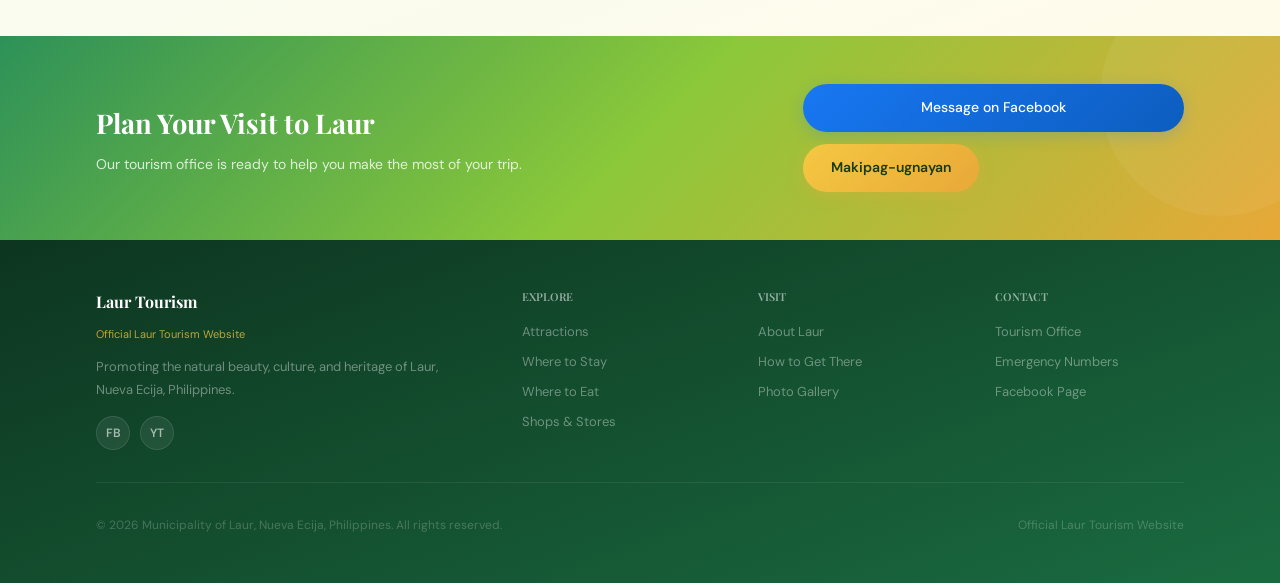
==== commit 9c190725: "before gmaps" ====
--- a/about.html
+++ b/about.html
@@ -10,45 +10,67 @@
 <title>About Laur, Nueva Ecija | Official Tourism Website</title>
 <link rel="preconnect" href="https://fonts.googleapis.com">
 <link rel="preconnect" href="https://fonts.gstatic.com" crossorigin>
-<link href="https://fonts.googleapis.com/css2?family=Playfair+Display:wght@600;700&family=DM+Sans:wght@300;400;500&display=swap" rel="stylesheet">
+<link href="https://fonts.googleapis.com/css2?family=Playfair+Display:wght@700;900&family=DM+Sans:wght@300;400;500&display=swap" rel="stylesheet">
 <link rel="stylesheet" href="style.css">
+<style>
+*,body{font-family:'DM Sans',sans-serif;}
+.nav-logo-img{width:44px;height:44px;border-radius:50%;object-fit:cover;}
+.nav-brand strong,.nav-brand span,.nav-links a,.dropdown-menu a,.mobile-links a,.mobile-fb{font-family:'DM Sans',sans-serif;}
+h1,h2,h3,.sec-title,.card-title,.footer-brand strong,.footer-col h4{font-family:'Playfair Display',serif!important;letter-spacing:0;}
+.card-loc{display:flex;align-items:center;gap:5px;}
+.card-loc::before{content:'📍';font-size:13px;line-height:1;}
+</style>
 </head>
 <body>
 
+<!-- ===== NAV ===== -->
 <nav class="nav" id="navbar">
   <div class="nav-logo">
-    <!-- LOGO: Replace with your image: <img src="your-logo.png" alt="Laur Tourism Logo" class="nav-logo-img"> -->
-    <div class="nav-seal nav-seal-placeholder"><span>LT</span></div>
+    <img src="images/tourism-logo.png" alt="Laur Tourism Logo" class="nav-logo-img">
     <div class="nav-brand"><strong>Laur Tourism</strong><span>Nueva Ecija · Philippines</span></div>
   </div>
   <div class="nav-links">
     <a href="index.html">Home</a>
     <a href="about.html" class="active">About</a>
-    <div class="dropdown"><a href="attractions.html">Explore &#9660;</a>
-      <div class="dropdown-menu"><a href="attractions.html">Attractions</a><a href="gallery.html">Photo Gallery</a></div>
+    <div class="dropdown">
+      <a href="attractions.html">I-Explore &#9660;</a>
+      <div class="dropdown-menu">
+        <a href="attractions.html">Attractions</a>
+        <a href="gallery.html">Photo Gallery</a>
+      </div>
     </div>
-    <div class="dropdown"><a href="visit.html">Visit &#9660;</a>
-      <div class="dropdown-menu"><a href="visit.html#stay">Where to Stay</a><a href="visit.html#eat">Where to Eat</a><a href="visit.html#shops">Shops & Stores</a></div>
+    <div class="dropdown">
+      <a href="visit.html">Visit &#9660;</a>
+      <div class="dropdown-menu">
+        <a href="visit.html#stay">Where to Stay</a>
+        <a href="visit.html#eat">Where to Eat</a>
+        <a href="visit.html#shops">Shops &amp; Stores</a>
+      </div>
     </div>
     <a href="gallery.html">Gallery</a>
-    <a href="contact.html">Contact</a>
+    <a href="contact.html">Makipag-ugnayan</a>
   </div>
-  <!-- Plan Your Trip button removed -->
   <button class="hamburger" onclick="toggleMobile()" id="ham"><span></span><span></span><span></span></button>
 </nav>
 
+<!-- ===== MOBILE MENU ===== -->
 <div class="mobile-menu" id="mobileMenu">
   <div class="mobile-menu-head">
-    <div class="nav-logo"><div class="nav-seal">LT</div><div class="nav-brand"><strong>Laur Tourism</strong><span>Nueva Ecija</span></div></div>
+    <div class="nav-logo"><img src="images/tourism-logo.png" alt="Laur Tourism Logo" class="nav-logo-img"><div class="nav-brand"><strong>Laur Tourism</strong><span>Nueva Ecija</span></div></div>
     <button class="mobile-menu-close" onclick="toggleMobile()">&#x2715;</button>
   </div>
   <div class="mobile-links">
-    <a href="index.html">Home</a><a href="about.html">About Laur</a><a href="attractions.html">Attractions</a>
-    <a href="visit.html">Where to Stay / Eat / Shop</a><a href="gallery.html">Photo Gallery</a><a href="contact.html">Contact & Emergency</a>
+    <a href="index.html">Home</a>
+    <a href="about.html">About Laur</a>
+    <a href="attractions.html">Attractions</a>
+    <a href="visit.html">Where to Stay / Eat / Shop</a>
+    <a href="gallery.html">Photo Gallery</a>
+    <a href="contact.html">Makipag-ugnayan &amp; Emergency</a>
   </div>
-  <a href="https://facebook.com/laurtourism" class="mobile-fb" target="_blank" rel="noopener">Find us on Facebook</a>
+  <a href="https://www.facebook.com/profile.php?id=61580579025346" class="mobile-fb" target="_blank" rel="noopener">Find us on Facebook</a>
 </div>
 
+<!-- ===== PAGE HERO ===== -->
 <div class="page-hero">
   <div class="page-hero-img" style="background-image:url('https://images.unsplash.com/photo-1472396961693-142e6e269027?w=1400&q=75')"></div>
   <div class="page-hero-overlay"></div>
@@ -59,6 +81,10 @@
   </div>
 </div>
 
+<!-- ===== BANNER STRIP ===== -->
+<div class="banner-strip"></div>
+
+<!-- ===== OUR STORY ===== -->
 <section class="sec">
   <div class="about-grid">
     <div class="about-img">
@@ -73,20 +99,8 @@
   </div>
 </section>
 
+<!-- ===== WHY VISIT ===== -->
 <section class="sec alt">
-  <div class="sec-head">
-    <div class="eyebrow">Quick Facts</div>
-    <h2 class="sec-title">Laur at a <em>Glance</em></h2>
-  </div>
-  <div class="grid4">
-    <div class="fact-card"><div class="fact-num">17</div><div class="fact-label">Barangays</div></div>
-    <div class="fact-card"><div class="fact-num">1st</div><div class="fact-label">Class Municipality</div></div>
-    <div class="fact-card"><div class="fact-num">NE</div><div class="fact-label">Nueva Ecija Province</div></div>
-    <div class="fact-card"><div class="fact-num">PH</div><div class="fact-label">Philippines</div></div>
-  </div>
-</section>
-
-<section class="sec">
   <div class="sec-head">
     <div class="eyebrow">Why Visit</div>
     <h2 class="sec-title">What Makes Laur <em>Special</em></h2>
@@ -101,24 +115,53 @@
   </div>
 </section>
 
+<!-- ===== CONTACT STRIP ===== -->
 <section class="contact-strip">
   <div class="contact-strip-inner">
     <div><h3>Plan Your Visit to Laur</h3><p>Our tourism office is ready to help you make the most of your trip.</p></div>
     <div class="contact-strip-btns">
-      <a href="https://facebook.com/laurtourism" target="_blank" rel="noopener" class="btn-fb">Message on Facebook</a>
-      <a href="contact.html" class="btn-yellow">Contact Us</a>
+      <a href="https://www.facebook.com/profile.php?id=61580579025346" target="_blank" rel="noopener" class="btn-fb">Message on Facebook</a>
+      <a href="contact.html" class="btn-yellow">Makipag-ugnayan</a>
     </div>
   </div>
 </section>
 
+<!-- ===== FOOTER ===== -->
 <footer class="footer">
   <div class="footer-top">
-    <div class="footer-brand"><strong>Laur Tourism</strong><span>Official Tourism Website</span><p>Promoting the natural beauty, culture, and heritage of Laur, Nueva Ecija, Philippines.</p><div class="social-row"><a href="https://facebook.com/laurtourism" class="social-btn" target="_blank" rel="noopener">FB</a><a href="https://youtube.com" class="social-btn" target="_blank" rel="noopener">YT</a></div></div>
-    <nav class="footer-col"><h4>Explore</h4><a href="attractions.html">Attractions</a><a href="visit.html#stay">Where to Stay</a><a href="visit.html#eat">Where to Eat</a><a href="visit.html#shops">Shops &amp; Stores</a></nav>
-    <nav class="footer-col"><h4>Visit</h4><a href="about.html">About Laur</a><a href="contact.html#directions">How to Get There</a><a href="gallery.html">Photo Gallery</a></nav>
-    <nav class="footer-col"><h4>Contact</h4><a href="contact.html">Tourism Office</a><a href="contact.html#emergency">Emergency Numbers</a><a href="https://facebook.com/laurtourism" target="_blank" rel="noopener">Facebook Page</a><a href="tel:09XXXXXXXXX">Call Us</a></nav>
+    <div class="footer-brand">
+      <strong>Laur Tourism</strong>
+      <span>Official Laur Tourism Website</span>
+      <p>Promoting the natural beauty, culture, and heritage of Laur, Nueva Ecija, Philippines.</p>
+      <div class="social-row">
+        <a href="https://www.facebook.com/profile.php?id=61580579025346" class="social-btn" target="_blank" rel="noopener">FB</a>
+        <a href="https://youtube.com" class="social-btn" target="_blank" rel="noopener">YT</a>
+      </div>
+    </div>
+    <nav class="footer-col">
+      <h4>Explore</h4>
+      <a href="attractions.html">Attractions</a>
+      <a href="visit.html#stay">Where to Stay</a>
+      <a href="visit.html#eat">Where to Eat</a>
+      <a href="visit.html#shops">Shops &amp; Stores</a>
+    </nav>
+    <nav class="footer-col">
+      <h4>Visit</h4>
+      <a href="about.html">About Laur</a>
+      <a href="contact.html#directions">How to Get There</a>
+      <a href="gallery.html">Photo Gallery</a>
+    </nav>
+    <nav class="footer-col">
+      <h4>Contact</h4>
+      <a href="contact.html">Tourism Office</a>
+      <a href="contact.html#emergency">Emergency Numbers</a>
+      <a href="https://www.facebook.com/profile.php?id=61580579025346" target="_blank" rel="noopener">Facebook Page</a>
+    </nav>
   </div>
-  <div class="footer-bottom"><span>&copy; 2026 Municipality of Laur, Nueva Ecija, Philippines. All rights reserved.</span><span>Official Tourism Website</span></div>
+  <div class="footer-bottom">
+    <span>&copy; 2026 Municipality of Laur, Nueva Ecija, Philippines. All rights reserved.</span>
+    <span>Official Laur Tourism Website</span>
+  </div>
 </footer>
 
 <script src="script.js"></script>
--- a/style.css
+++ b/style.css
@@ -9,18 +9,11 @@
 .nav{background:rgba(255,255,255,.95);backdrop-filter:blur(14px);border-bottom:1px solid rgba(75,173,113,.12);padding:0 6rem;height:70px;display:flex;align-items:center;justify-content:space-between;position:sticky;top:0;z-index:100;transition:box-shadow .3s}
 .nav.scrolled{box-shadow:0 4px 24px rgba(45,145,88,.1)}
 .nav-logo{display:flex;align-items:center;gap:12px}
-
-/* Logo image — replace the placeholder seal with your own image */
 .nav-logo-img{width:44px;height:44px;border-radius:50%;object-fit:cover;flex-shrink:0;box-shadow:0 4px 12px rgba(45,145,88,.25)}
-
-/* Fallback placeholder seal (shown when no real logo image is used) */
 .nav-seal{width:44px;height:44px;border-radius:50%;background:linear-gradient(135deg,#4BAD71,#2D9158);display:flex;align-items:center;justify-content:center;font-size:12px;font-weight:700;color:#fff;flex-shrink:0;box-shadow:0 4px 12px rgba(45,145,88,.25)}
-
-/* Nav brand text — tightened line spacing */
 .nav-brand{display:flex;flex-direction:column;gap:1px}
 .nav-brand strong{display:block;font-size:16px;font-weight:600;color:#2D9158;line-height:1.1}
 .nav-brand span{font-size:10px;color:#aaa;letter-spacing:1px;text-transform:uppercase;line-height:1.1}
-
 .nav-links{display:flex;gap:2.2rem;align-items:center}
 .nav-links a{font-size:14px;color:#555;font-weight:400;transition:color .2s}
 .nav-links a:hover,.nav-links a.active{color:#2D9158;font-weight:500}
@@ -38,6 +31,16 @@
 .mobile-links a{display:block;padding:1rem 0;font-size:16px;color:#444;border-bottom:1px solid rgba(75,173,113,.1)}
 .mobile-links a:hover{color:#2D9158}
 .mobile-fb{display:block;margin-top:2rem;background:linear-gradient(135deg,#4BAD71,#2D9158);color:#fff;text-align:center;padding:1rem;border-radius:50px;font-size:14px;font-weight:500}
+
+/* ===== BANNER STRIP ===== */
+.banner-strip{
+  width:100%;
+  height:55px;
+  background-image:url('banner.webp');
+  background-repeat:repeat-x;
+  background-size:auto 55px;
+  background-position:left center;
+}
 
 /* HERO */
 .hero{position:relative;height:580px;overflow:hidden;background:#0a2a14}
@@ -72,10 +75,6 @@
 .stat-n{font-family:'Playfair Display',serif;font-size:1.65rem;font-weight:700;background:linear-gradient(135deg,#2D9158,#8BC83A);-webkit-background-clip:text;-webkit-text-fill-color:transparent;background-clip:text;line-height:1.2}
 .stat-l{font-size:10px;color:#aaa;margin-top:2px;text-transform:uppercase;letter-spacing:.8px}
 
-/* BANNER STRIP */
-.banner-strip{width:100%;height:72px;overflow:hidden;line-height:0;display:block}
-.banner-strip img{width:100%;height:72px;object-fit:cover;object-position:center top;display:block}
-
 /* SECTIONS */
 .sec{padding:5rem 6rem}
 .sec.alt{background:linear-gradient(160deg,#F0FDF4,#FFFBEB)}
@@ -283,7 +282,9 @@
   .page-hero{height:240px}.page-hero-content{left:1.5rem;right:1.5rem;bottom:1.5rem}
   .page-hero-content h1{font-size:1.8rem}.chat-popup{width:270px;right:-10px}
   .emergency-grid{grid-template-columns:1fr}.arr{display:none}
+  .banner-strip{height:45px;background-size:auto 45px}
 }
 @media(max-width:480px){
   .grid4{grid-template-columns:1fr}.footer-top{grid-template-columns:1fr}.sec-title{font-size:1.8rem}
+  .banner-strip{height:38px;background-size:auto 38px}
 }
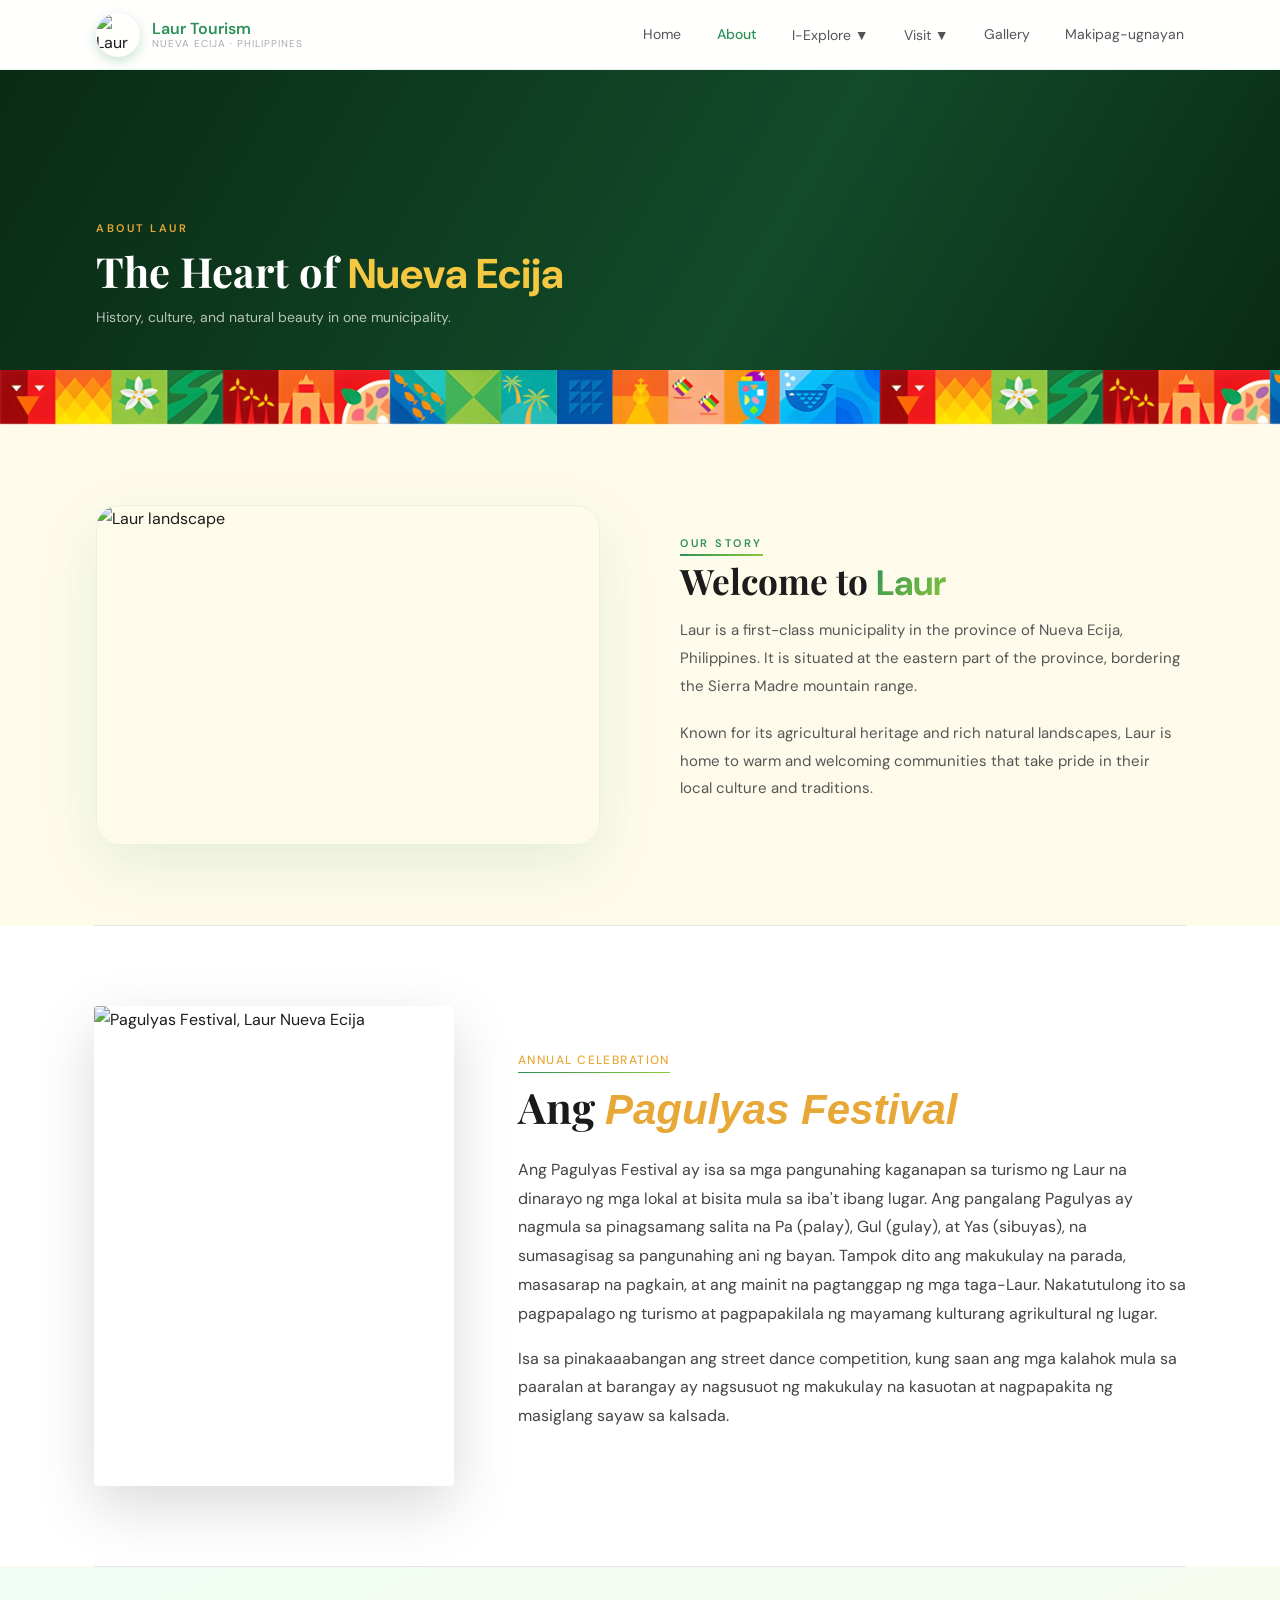
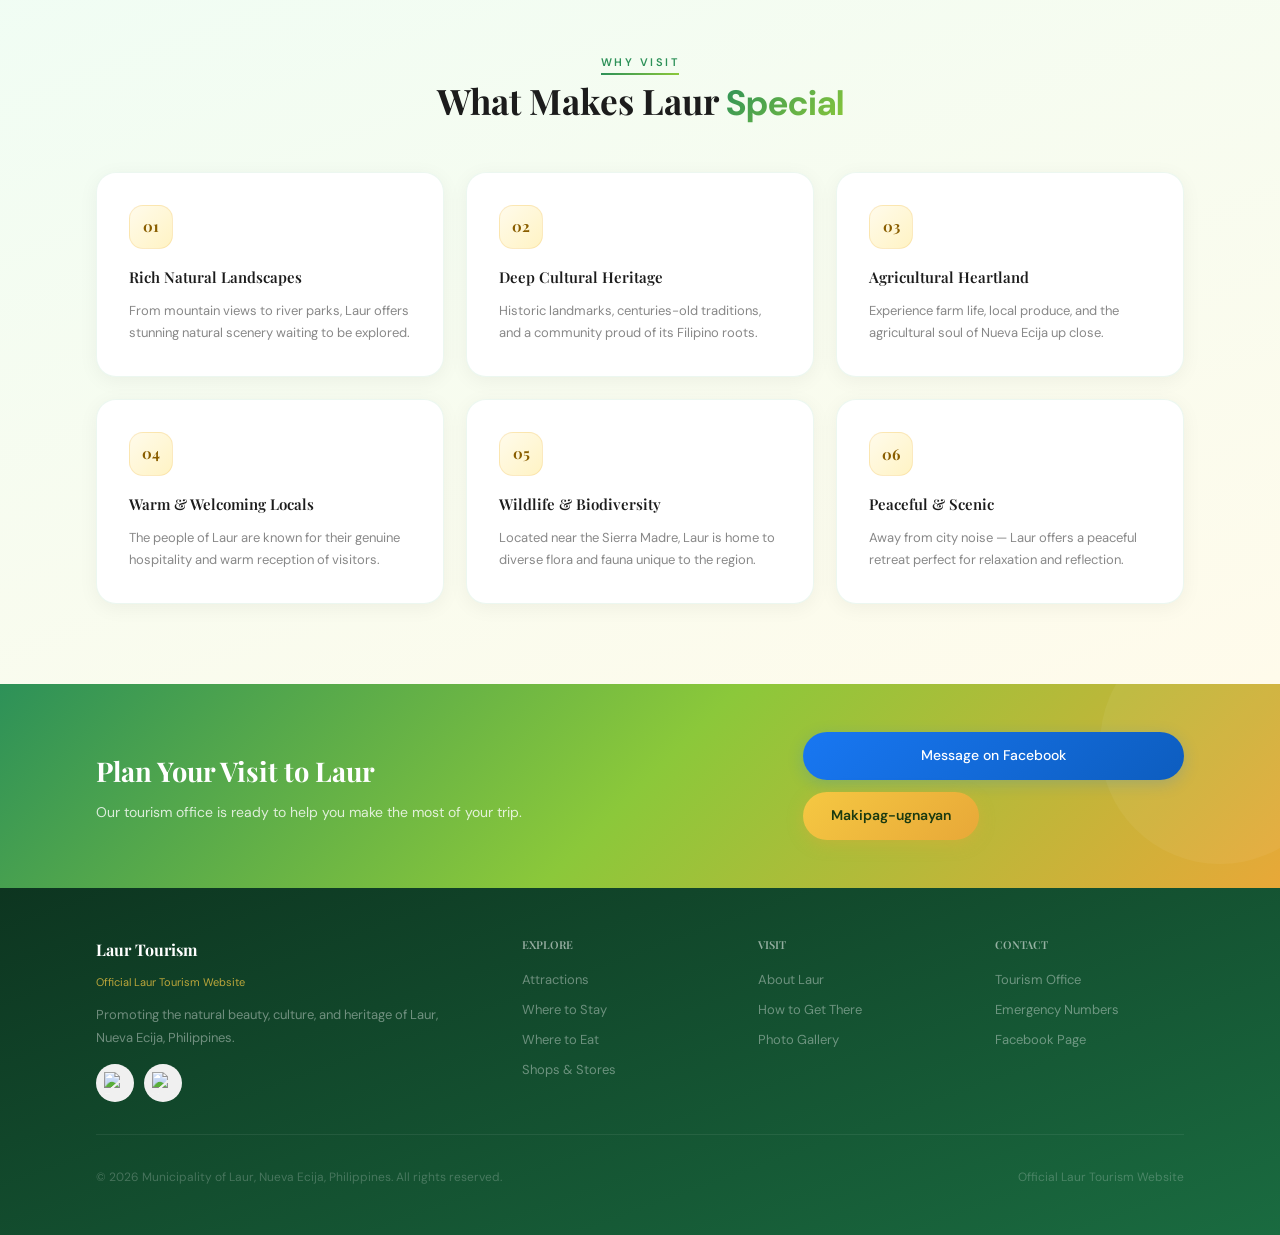
==== commit 1a57b295: "transition for all" ====
--- a/about.html
+++ b/about.html
@@ -18,7 +18,80 @@
 .nav-brand strong,.nav-brand span,.nav-links a,.dropdown-menu a,.mobile-links a,.mobile-fb{font-family:'DM Sans',sans-serif;}
 h1,h2,h3,.sec-title,.card-title,.footer-brand strong,.footer-col h4{font-family:'Playfair Display',serif!important;letter-spacing:0;}
 .card-loc{display:flex;align-items:center;gap:5px;}
-.card-loc::before{content:'📍';font-size:13px;line-height:1;}
+.card-loc img{width:13px;height:13px;object-fit:contain;flex-shrink:0;}
+
+/* ===== SOCIAL ICONS (footer) ===== */
+.social-btn{display:inline-flex;align-items:center;justify-content:center;width:38px;height:38px;border-radius:50%;overflow:hidden;background:#f0f0f0;transition:opacity .2s;}
+.social-btn:hover{opacity:.8;}
+.social-btn img{width:22px;height:22px;object-fit:contain;display:block;}
+
+/* =====================================================
+   SCROLL / ENTRANCE ANIMATIONS
+   ===================================================== */
+@keyframes fadeUp {
+  from { opacity: 0; transform: translateY(28px); }
+  to   { opacity: 1; transform: translateY(0); }
+}
+@keyframes fadeIn {
+  from { opacity: 0; transform: translateY(16px); }
+  to   { opacity: 1; transform: translateY(0); }
+}
+@keyframes slideLeft {
+  from { opacity: 0; transform: translateX(-32px); }
+  to   { opacity: 1; transform: translateX(0); }
+}
+@keyframes slideRight {
+  from { opacity: 0; transform: translateX(32px); }
+  to   { opacity: 1; transform: translateX(0); }
+}
+@keyframes scaleIn {
+  from { opacity: 0; transform: scale(.88); }
+  to   { opacity: 1; transform: scale(1); }
+}
+
+.anim-block { opacity: 0; }
+
+.anim-up.in-view    { animation: fadeUp   .65s both cubic-bezier(.22,.68,0,1.05); }
+.anim-fade.in-view  { animation: fadeIn   .65s both cubic-bezier(.22,.68,0,1.05); }
+.anim-left.in-view  { animation: slideLeft  .7s both cubic-bezier(.22,.68,0,1.05); }
+.anim-right.in-view { animation: slideRight .7s both cubic-bezier(.22,.68,0,1.05); }
+.anim-scale.in-view { animation: scaleIn  .55s both cubic-bezier(.22,.68,0,1.05); }
+
+.delay-1 { animation-delay:  80ms !important; }
+.delay-2 { animation-delay: 160ms !important; }
+.delay-3 { animation-delay: 240ms !important; }
+.delay-4 { animation-delay: 320ms !important; }
+.delay-5 { animation-delay: 400ms !important; }
+.delay-6 { animation-delay: 480ms !important; }
+
+/* Eyebrow underline accent */
+.eyebrow { position: relative; display: inline-block; }
+.eyebrow::after {
+  content: '';
+  position: absolute;
+  left: 0; bottom: -3px;
+  width: 100%; height: 1.5px;
+  background: linear-gradient(90deg, #2D9158, #8BC83A);
+  transform: scaleX(0);
+  transform-origin: left;
+  transition: transform .55s ease .25s;
+}
+.eyebrow.line-visible::after { transform: scaleX(1); }
+
+/* ===== PAGULYAS FESTIVAL SECTION ===== */
+.festival-section{padding:80px 0;background:#fff;}
+.festival-inner{max-width:1140px;margin:0 auto;padding:0 24px;display:grid;grid-template-columns:360px 1fr;gap:64px;align-items:center;}
+.festival-portrait{width:100%;aspect-ratio:3/4;object-fit:cover;border-radius:4px;display:block;box-shadow:0 20px 60px rgba(0,0,0,0.15);}
+.festival-body .eyebrow{font-size:12px;font-weight:500;letter-spacing:.12em;text-transform:uppercase;color:#E8A838;margin-bottom:12px;}
+.festival-body h2{font-family:'Playfair Display',serif!important;font-size:clamp(28px,4vw,42px);color:#1a1a1a;margin:0 0 20px;line-height:1.2;}
+.festival-body h2 em{font-style:italic;color:#E8A838;}
+.festival-body p{font-size:16px;line-height:1.8;color:#444;margin-bottom:16px;}
+.festival-tags{display:flex;flex-wrap:wrap;gap:8px;margin-top:24px;}
+.festival-tags span{font-size:12px;font-weight:500;letter-spacing:.06em;text-transform:uppercase;color:#7a5c10;border:1px solid #e0c46a;padding:6px 14px;}
+@media(max-width:800px){.festival-inner{grid-template-columns:1fr;gap:36px;}}
+
+/* ===== SECTION DIVIDER ===== */
+.sec-divider{border:none;border-top:1px solid #e5e5e5;margin:0 auto;max-width:1140px;padding:0 24px;}
 </style>
 </head>
 <body>
@@ -87,39 +160,61 @@
 <!-- ===== OUR STORY ===== -->
 <section class="sec">
   <div class="about-grid">
-    <div class="about-img">
+    <div class="about-img anim-block anim-left">
       <img src="https://images.unsplash.com/photo-1504233529578-6d46baba6d34?w=700&q=75" alt="Laur landscape" loading="lazy" style="width:100%;height:100%;object-fit:cover;">
     </div>
     <div class="about-body">
-      <div class="eyebrow">Our Story</div>
-      <h2 class="sec-title">Welcome to <em>Laur</em></h2>
-      <p>Laur is a first-class municipality in the province of Nueva Ecija, Philippines. It is situated at the eastern part of the province, bordering the Sierra Madre mountain range.</p>
-      <p>Known for its agricultural heritage and rich natural landscapes, Laur is home to warm and welcoming communities that take pride in their local culture and traditions.</p>
-    </div>
-  </div>
-</section>
+      <div class="eyebrow anim-block anim-up">Our Story</div>
+      <h2 class="sec-title anim-block anim-up delay-1">Welcome to <em>Laur</em></h2>
+      <p class="anim-block anim-up delay-2">Laur is a first-class municipality in the province of Nueva Ecija, Philippines. It is situated at the eastern part of the province, bordering the Sierra Madre mountain range.</p>
+      <p class="anim-block anim-up delay-3">Known for its agricultural heritage and rich natural landscapes, Laur is home to warm and welcoming communities that take pride in their local culture and traditions.</p>
+    </div>
+  </div>
+</section>
+
+<!-- ===== SECTION DIVIDER ===== -->
+<div style="padding:0 24px;max-width:1140px;margin:0 auto;"><hr class="sec-divider"></div>
+
+<!-- ===== PAGULYAS FESTIVAL ===== -->
+<section class="festival-section" id="pagulyas">
+  <div class="festival-inner">
+    <img src="images/pagulyas.webp" alt="Pagulyas Festival, Laur Nueva Ecija" class="festival-portrait anim-block anim-left" loading="lazy">
+    <div class="festival-body">
+      <div class="eyebrow anim-block anim-up">Annual Celebration</div>
+      <h2 class="anim-block anim-up delay-1">Ang <em>Pagulyas Festival</em></h2>
+      <p class="anim-block anim-up delay-2">Ang Pagulyas Festival ay isa sa mga pangunahing kaganapan sa turismo ng Laur na dinarayo ng mga lokal at bisita mula sa iba't ibang lugar. Ang pangalang Pagulyas ay nagmula sa pinagsamang salita na Pa (palay), Gul (gulay), at Yas (sibuyas), na sumasagisag sa pangunahing ani ng bayan. Tampok dito ang makukulay na parada, masasarap na pagkain, at ang mainit na pagtanggap ng mga taga-Laur. Nakatutulong ito sa pagpapalago ng turismo at pagpapakilala ng mayamang kulturang agrikultural ng lugar.</p>
+      <p class="anim-block anim-up delay-3">Isa sa pinakaaabangan ang street dance competition, kung saan ang mga kalahok mula sa paaralan at barangay ay nagsusuot ng makukulay na kasuotan at nagpapakita ng masiglang sayaw sa kalsada.</p>
+    </div>
+  </div>
+</section>
+
+<!-- ===== SECTION DIVIDER ===== -->
+<div style="padding:0 24px;max-width:1140px;margin:0 auto;"><hr class="sec-divider"></div>
 
 <!-- ===== WHY VISIT ===== -->
 <section class="sec alt">
   <div class="sec-head">
-    <div class="eyebrow">Why Visit</div>
-    <h2 class="sec-title">What Makes Laur <em>Special</em></h2>
+    <div class="eyebrow anim-block anim-up">Why Visit</div>
+    <h2 class="sec-title anim-block anim-up delay-1">What Makes Laur <em>Special</em></h2>
   </div>
   <div class="grid3">
-    <div class="feature-card"><div class="feature-icon">01</div><h3>Rich Natural Landscapes</h3><p>From mountain views to river parks, Laur offers stunning natural scenery waiting to be explored.</p></div>
-    <div class="feature-card"><div class="feature-icon">02</div><h3>Deep Cultural Heritage</h3><p>Historic landmarks, centuries-old traditions, and a community proud of its Filipino roots.</p></div>
-    <div class="feature-card"><div class="feature-icon">03</div><h3>Agricultural Heartland</h3><p>Experience farm life, local produce, and the agricultural soul of Nueva Ecija up close.</p></div>
-    <div class="feature-card"><div class="feature-icon">04</div><h3>Warm &amp; Welcoming Locals</h3><p>The people of Laur are known for their genuine hospitality and warm reception of visitors.</p></div>
-    <div class="feature-card"><div class="feature-icon">05</div><h3>Wildlife &amp; Biodiversity</h3><p>Located near the Sierra Madre, Laur is home to diverse flora and fauna unique to the region.</p></div>
-    <div class="feature-card"><div class="feature-icon">06</div><h3>Peaceful &amp; Scenic</h3><p>Away from city noise — Laur offers a peaceful retreat perfect for relaxation and reflection.</p></div>
+    <div class="feature-card anim-block anim-fade delay-1"><div class="feature-icon">01</div><h3>Rich Natural Landscapes</h3><p>From mountain views to river parks, Laur offers stunning natural scenery waiting to be explored.</p></div>
+    <div class="feature-card anim-block anim-fade delay-2"><div class="feature-icon">02</div><h3>Deep Cultural Heritage</h3><p>Historic landmarks, centuries-old traditions, and a community proud of its Filipino roots.</p></div>
+    <div class="feature-card anim-block anim-fade delay-3"><div class="feature-icon">03</div><h3>Agricultural Heartland</h3><p>Experience farm life, local produce, and the agricultural soul of Nueva Ecija up close.</p></div>
+    <div class="feature-card anim-block anim-fade delay-4"><div class="feature-icon">04</div><h3>Warm &amp; Welcoming Locals</h3><p>The people of Laur are known for their genuine hospitality and warm reception of visitors.</p></div>
+    <div class="feature-card anim-block anim-fade delay-5"><div class="feature-icon">05</div><h3>Wildlife &amp; Biodiversity</h3><p>Located near the Sierra Madre, Laur is home to diverse flora and fauna unique to the region.</p></div>
+    <div class="feature-card anim-block anim-fade delay-6"><div class="feature-icon">06</div><h3>Peaceful &amp; Scenic</h3><p>Away from city noise — Laur offers a peaceful retreat perfect for relaxation and reflection.</p></div>
   </div>
 </section>
 
 <!-- ===== CONTACT STRIP ===== -->
 <section class="contact-strip">
   <div class="contact-strip-inner">
-    <div><h3>Plan Your Visit to Laur</h3><p>Our tourism office is ready to help you make the most of your trip.</p></div>
-    <div class="contact-strip-btns">
+    <div class="anim-block anim-left">
+      <h3>Plan Your Visit to Laur</h3>
+      <p>Our tourism office is ready to help you make the most of your trip.</p>
+    </div>
+    <div class="contact-strip-btns anim-block anim-right delay-1">
       <a href="https://www.facebook.com/profile.php?id=61580579025346" target="_blank" rel="noopener" class="btn-fb">Message on Facebook</a>
       <a href="contact.html" class="btn-yellow">Makipag-ugnayan</a>
     </div>
@@ -134,8 +229,12 @@
       <span>Official Laur Tourism Website</span>
       <p>Promoting the natural beauty, culture, and heritage of Laur, Nueva Ecija, Philippines.</p>
       <div class="social-row">
-        <a href="https://www.facebook.com/profile.php?id=61580579025346" class="social-btn" target="_blank" rel="noopener">FB</a>
-        <a href="https://youtube.com" class="social-btn" target="_blank" rel="noopener">YT</a>
+        <a href="https://www.facebook.com/profile.php?id=61580579025346" class="social-btn" target="_blank" rel="noopener" aria-label="Facebook">
+          <img src="images/facebook.webp" alt="Facebook">
+        </a>
+        <a href="https://youtube.com" class="social-btn" target="_blank" rel="noopener" aria-label="YouTube">
+          <img src="images/youtube.webp" alt="YouTube">
+        </a>
       </div>
     </div>
     <nav class="footer-col">
@@ -165,5 +264,27 @@
 </footer>
 
 <script src="script.js"></script>
+<script>
+/* =====================================================
+   SCROLL ANIMATIONS — IntersectionObserver
+   ===================================================== */
+(function(){
+  var observer = new IntersectionObserver(function(entries){
+    entries.forEach(function(entry){
+      if(entry.isIntersecting){
+        entry.target.classList.add('in-view');
+        if(entry.target.classList.contains('eyebrow')){
+          entry.target.classList.add('line-visible');
+        }
+        observer.unobserve(entry.target);
+      }
+    });
+  },{threshold:0.14});
+
+  document.querySelectorAll('.anim-block').forEach(function(el){
+    observer.observe(el);
+  });
+})();
+</script>
 </body>
 </html>
